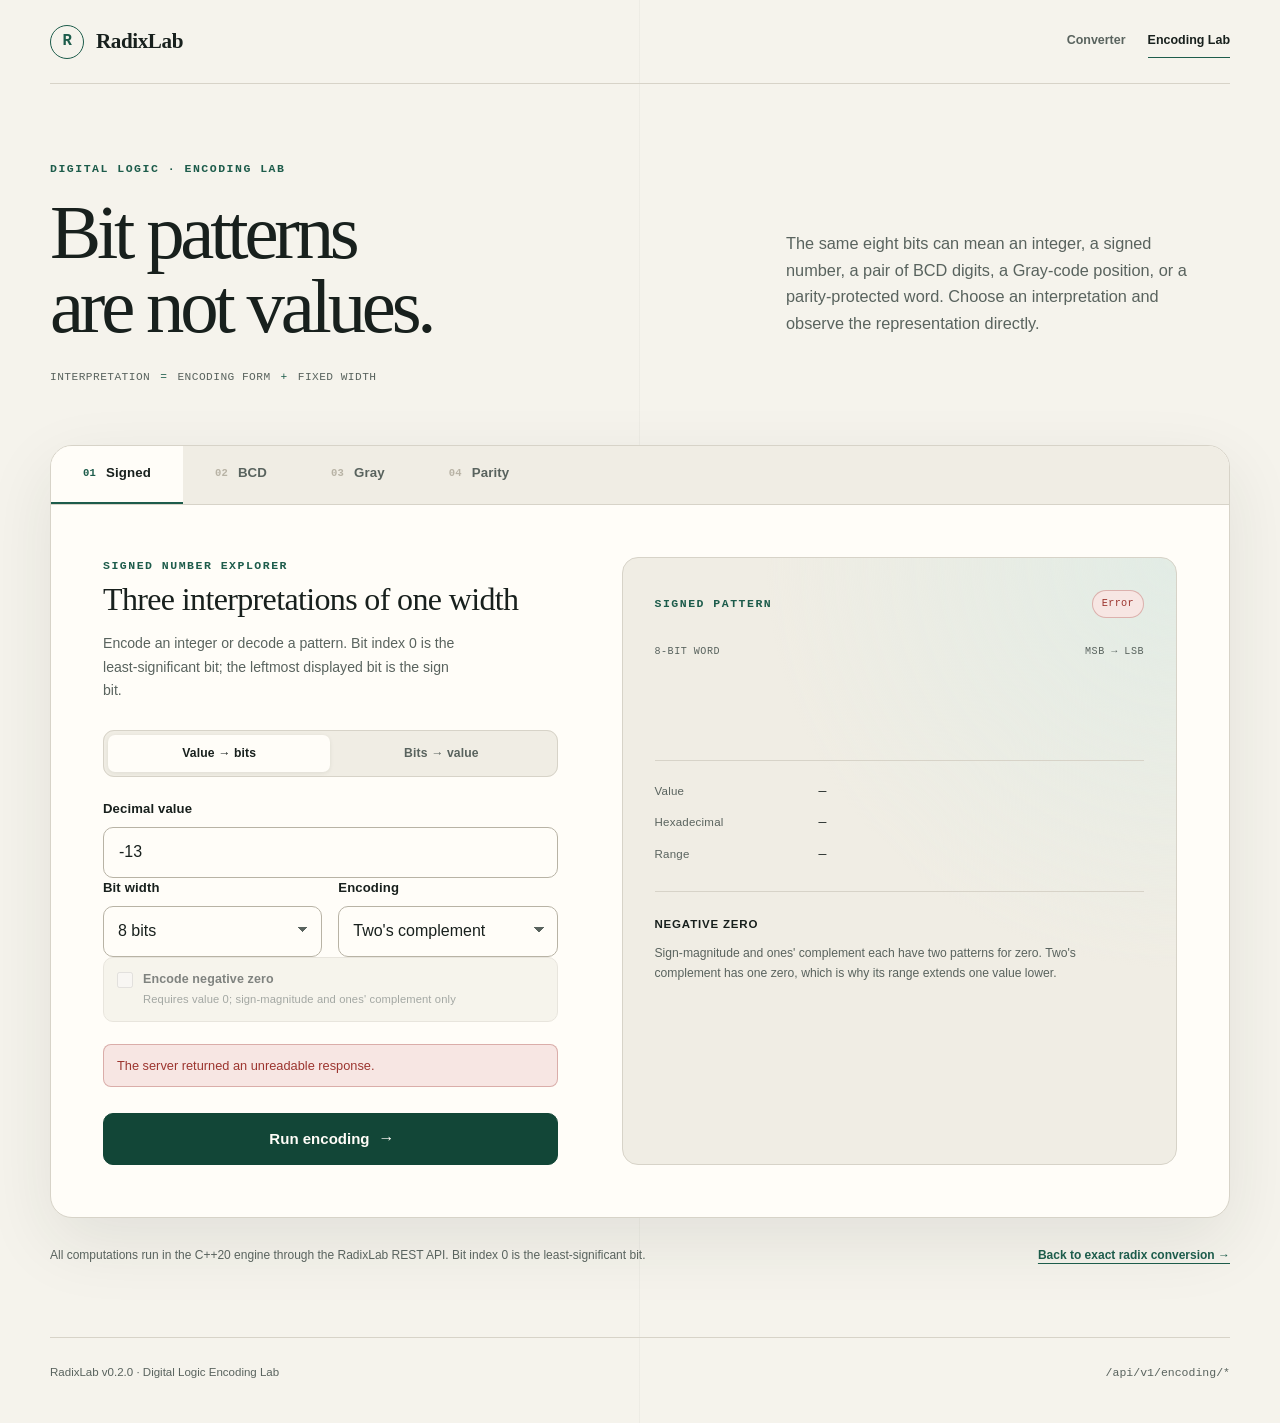
==== java-backend/src/main/resources/static/encoding.html @ 5ff1c02e "feat(web): add interactive Encoding Lab Add signed encode/decode, BCD, Gray transition, and parity f" ====
<!doctype html>
<html lang="en">
<head>
    <meta charset="utf-8">
    <meta name="viewport" content="width=device-width, initial-scale=1">
    <meta name="description" content="RadixLab Encoding Lab: explore sign-magnitude, ones' and two's complement, BCD, reflected Gray code, and parity.">
    <title>Encoding Lab — RadixLab</title>
    <link rel="icon" href="favicon.svg" type="image/svg+xml">
    <link rel="stylesheet" href="styles.css">
    <link rel="stylesheet" href="encoding.css">
</head>
<body>
    <a class="skip-link" href="#encoding-workspace">Skip to the lab</a>

    <header class="site-header">
        <a class="brand" href="index.html" aria-label="RadixLab home">
            <span class="brand-mark" aria-hidden="true">R</span>
            <span>RadixLab</span>
        </a>
        <nav class="site-nav" aria-label="Primary">
            <a href="index.html">Converter</a>
            <a href="encoding.html" aria-current="page">Encoding Lab</a>
        </nav>
    </header>

    <main class="page encoding-page">
        <section class="encoding-intro" aria-labelledby="encoding-title">
            <p class="eyebrow">Digital Logic · Encoding Lab</p>
            <h1 id="encoding-title">Bit patterns are not values.</h1>
            <p class="lede">
                The same eight bits can mean an integer, a signed number, a pair
                of BCD digits, a Gray-code position, or a parity-protected word.
                Choose an interpretation and observe the representation directly.
            </p>
            <div class="encoding-principle">
                <span>Interpretation</span>
                <span aria-hidden="true">=</span>
                <span>Encoding form</span>
                <span aria-hidden="true">+</span>
                <span>Fixed width</span>
            </div>
        </section>

        <section id="encoding-workspace" class="lab-shell" aria-label="Encoding experiments">
            <div class="lab-tabs" role="tablist" aria-label="Encoding topics">
                <button id="tab-signed" class="lab-tab" type="button" role="tab"
                        aria-selected="true" aria-controls="panel-signed"
                        tabindex="0" data-panel="panel-signed">
                    <span class="tab-number">01</span> Signed
                </button>
                <button id="tab-bcd" class="lab-tab" type="button" role="tab"
                        aria-selected="false" aria-controls="panel-bcd"
                        tabindex="-1" data-panel="panel-bcd">
                    <span class="tab-number">02</span> BCD
                </button>
                <button id="tab-gray" class="lab-tab" type="button" role="tab"
                        aria-selected="false" aria-controls="panel-gray"
                        tabindex="-1" data-panel="panel-gray">
                    <span class="tab-number">03</span> Gray
                </button>
                <button id="tab-parity" class="lab-tab" type="button" role="tab"
                        aria-selected="false" aria-controls="panel-parity"
                        tabindex="-1" data-panel="panel-parity">
                    <span class="tab-number">04</span> Parity
                </button>
            </div>

            <section id="panel-signed" class="lab-panel" role="tabpanel"
                     aria-labelledby="tab-signed" tabindex="0">
                <div class="lab-grid">
                    <div class="lab-controls">
                        <p class="eyebrow">Signed number explorer</p>
                        <h2>Three interpretations of one width</h2>
                        <p class="lab-description">
                            Encode an integer or decode a pattern. Bit index 0 is
                            the least-significant bit; the leftmost displayed bit
                            is the sign bit.
                        </p>

                        <form id="signed-form" class="lab-form" novalidate>
                            <fieldset class="mode-switch">
                                <legend>Direction</legend>
                                <label>
                                    <input type="radio" name="signed-direction"
                                           value="encode" checked>
                                    <span>Value → bits</span>
                                </label>
                                <label>
                                    <input type="radio" name="signed-direction"
                                           value="decode">
                                    <span>Bits → value</span>
                                </label>
                            </fieldset>

                            <div id="signed-encode-fields">
                                <div class="field">
                                    <label for="signed-value">Decimal value</label>
                                    <input id="signed-value" name="value" type="text"
                                           value="-13" inputmode="numeric"
                                           autocomplete="off" spellcheck="false">
                                </div>

                                <div class="base-row">
                                    <div class="field">
                                        <label for="signed-width">Bit width</label>
                                        <select id="signed-width">
                                            <option value="4">4 bits</option>
                                            <option value="8" selected>8 bits</option>
                                            <option value="16">16 bits</option>
                                            <option value="32">32 bits</option>
                                            <option value="64">64 bits</option>
                                        </select>
                                    </div>

                                    <div class="field">
                                        <label for="signed-encoding">Encoding</label>
                                        <select id="signed-encoding">
                                            <option value="SIGN_MAGNITUDE">Sign-magnitude</option>
                                            <option value="ONES_COMPLEMENT">Ones' complement</option>
                                            <option value="TWOS_COMPLEMENT" selected>Two's complement</option>
                                        </select>
                                    </div>
                                </div>

                                <label id="signed-negative-zero-row" class="check-row">
                                    <input id="signed-negative-zero" type="checkbox">
                                    <span>
                                        Encode negative zero
                                        <small>Requires value 0; sign-magnitude and ones' complement only</small>
                                    </span>
                                </label>
                            </div>

                            <div id="signed-decode-fields" hidden>
                                <div class="field">
                                    <label for="signed-bits">Bit pattern</label>
                                    <input id="signed-bits" name="bits" type="text"
                                           value="11110011" inputmode="text"
                                           autocomplete="off" spellcheck="false"
                                           class="bit-input">
                                    <p class="field-help">MSB first · 1–64 binary digits.</p>
                                </div>

                                <div class="field">
                                    <label for="signed-decode-encoding">Interpret as</label>
                                    <select id="signed-decode-encoding">
                                        <option value="SIGN_MAGNITUDE">Sign-magnitude</option>
                                        <option value="ONES_COMPLEMENT">Ones' complement</option>
                                        <option value="TWOS_COMPLEMENT" selected>Two's complement</option>
                                    </select>
                                </div>
                            </div>

                            <div id="signed-error" class="lab-error" role="alert" hidden></div>

                            <button class="primary-button lab-submit" type="submit">
                                <span class="button-label">Run encoding</span>
                                <span class="button-arrow" aria-hidden="true">→</span>
                            </button>
                        </form>
                    </div>

                    <div class="lab-display" aria-live="polite" aria-atomic="true">
                        <div class="lab-display-heading">
                            <span class="result-kicker">Signed pattern</span>
                            <span id="signed-status" class="lab-status">Ready</span>
                        </div>

                        <div class="bit-caption">
                            <span id="signed-width-label">8-bit word</span>
                            <span>MSB → LSB</span>
                        </div>
                        <div id="signed-bit-grid" class="bit-grid" role="img"
                             aria-label="Signed bit pattern"></div>

                        <dl class="value-list">
                            <div>
                                <dt>Value</dt>
                                <dd><code id="signed-value-output">—</code></dd>
                            </div>
                            <div>
                                <dt>Hexadecimal</dt>
                                <dd><code id="signed-hex-output">—</code></dd>
                            </div>
                            <div>
                                <dt>Range</dt>
                                <dd><code id="signed-range-output">—</code></dd>
                            </div>
                        </dl>

                        <p id="signed-note" class="representation-note" hidden></p>

                        <div class="concept-note">
                            <strong>Negative zero</strong>
                            <p>
                                Sign-magnitude and ones' complement each have two
                                patterns for zero. Two's complement has one zero,
                                which is why its range extends one value lower.
                            </p>
                        </div>
                    </div>
                </div>
            </section>

            <section id="panel-bcd" class="lab-panel" role="tabpanel"
                     aria-labelledby="tab-bcd" tabindex="0" hidden>
                <div class="lab-grid">
                    <div class="lab-controls">
                        <p class="eyebrow">8421 binary-coded decimal</p>
                        <h2>One decimal digit per nibble</h2>
                        <p class="lab-description">
                            BCD is not ordinary binary. Each decimal digit is
                            stored independently in four bits, so only nibbles
                            0000–1001 are legal.
                        </p>

                        <form id="bcd-form" class="lab-form" novalidate>
                            <div class="field">
                                <label for="bcd-decimal">Unsigned decimal digits</label>
                                <input id="bcd-decimal" type="text" value="59"
                                       inputmode="numeric" autocomplete="off"
                                       spellcheck="false">
                                <p class="field-help">
                                    Leading zeros are preserved: <code>0059</code>
                                    uses three BCD groups.
                                </p>
                            </div>

                            <div id="bcd-error" class="lab-error" role="alert" hidden></div>

                            <button class="primary-button lab-submit" type="submit">
                                <span class="button-label">Encode BCD</span>
                                <span class="button-arrow" aria-hidden="true">→</span>
                            </button>
                        </form>
                    </div>

                    <div class="lab-display" aria-live="polite" aria-atomic="true">
                        <div class="lab-display-heading">
                            <span class="result-kicker">BCD groups</span>
                            <span id="bcd-status" class="lab-status">Ready</span>
                        </div>

                        <div id="bcd-groups" class="bcd-strip" aria-label="BCD digit groups"></div>

                        <dl class="value-list">
                            <div>
                                <dt>Packed BCD</dt>
                                <dd><code id="bcd-bits-output">—</code></dd>
                            </div>
                            <div>
                                <dt>Ordinary binary</dt>
                                <dd><code id="bcd-binary-output">—</code></dd>
                            </div>
                            <div>
                                <dt>Decimal value</dt>
                                <dd><code id="bcd-value-output">—</code></dd>
                            </div>
                        </dl>

                        <div class="concept-note">
                            <strong>Why the lengths differ</strong>
                            <p>
                                Decimal 59 becomes <code>0101 1001</code> in BCD
                                (8 bits) but <code>111011</code> in binary
                                (6 bits). BCD trades compactness for easy digit
                                display and decimal arithmetic.
                            </p>
                        </div>
                    </div>
                </div>
            </section>

            <section id="panel-gray" class="lab-panel" role="tabpanel"
                     aria-labelledby="tab-gray" tabindex="0" hidden>
                <div class="lab-grid">
                    <div class="lab-controls">
                        <p class="eyebrow">Reflected Gray code</p>
                        <h2>One bit changes between neighbors</h2>
                        <p class="lab-description">
                            Gray code is an unsigned ordering of fixed-width
                            patterns. Consecutive codes differ in exactly one bit,
                            which helps avoid transient multi-bit changes.
                        </p>

                        <form id="gray-form" class="lab-form" novalidate>
                            <div class="field">
                                <label for="gray-value">Unsigned value</label>
                                <input id="gray-value" type="text" value="13"
                                       inputmode="numeric" autocomplete="off"
                                       spellcheck="false">
                            </div>

                            <div class="field">
                                <label for="gray-width">Bit width</label>
                                <select id="gray-width">
                                    <option value="4">4 bits</option>
                                    <option value="8" selected>8 bits</option>
                                    <option value="16">16 bits</option>
                                    <option value="32">32 bits</option>
                                    <option value="64">64 bits</option>
                                </select>
                            </div>

                            <div class="step-row" role="group" aria-label="Adjacent Gray values">
                                <button id="gray-prev" class="step-button" type="button">← Previous</button>
                                <button id="gray-next" class="step-button" type="button">Next →</button>
                            </div>

                            <div id="gray-error" class="lab-error" role="alert" hidden></div>

                            <button class="primary-button lab-submit" type="submit">
                                <span class="button-label">Show Gray code</span>
                                <span class="button-arrow" aria-hidden="true">→</span>
                            </button>
                        </form>
                    </div>

                    <div class="lab-display" aria-live="polite" aria-atomic="true">
                        <div class="lab-display-heading">
                            <span class="result-kicker">Binary ↔ Gray</span>
                            <span id="gray-status" class="lab-status">Ready</span>
                        </div>

                        <div class="bit-caption">
                            <span>Binary for value <code id="gray-value-output">—</code></span>
                            <span>MSB → LSB</span>
                        </div>
                        <div id="gray-binary-grid" class="bit-grid" role="img"
                             aria-label="Binary bit pattern"></div>

                        <div class="bit-caption bit-caption-spaced">
                            <span>Reflected Gray code</span>
                            <span>G = B ⊕ (B ≫ 1)</span>
                        </div>
                        <div id="gray-gray-grid" class="bit-grid" role="img"
                             aria-label="Gray code bit pattern"></div>

                        <div id="gray-transition" class="transition-card" hidden>
                            <div class="transition-heading">
                                <strong>Adjacent transition</strong>
                                <span id="gray-changed"></span>
                            </div>
                            <p>
                                <code id="gray-prev-value">—</code>
                                <span aria-hidden="true">→</span>
                                <code id="gray-current-value">—</code>
                            </p>
                            <div id="gray-transition-grid" class="bit-grid bit-grid-compact"
                                 role="img" aria-label="Changed bits between adjacent Gray codes"></div>
                        </div>

                        <div class="concept-note">
                            <strong>Not a numeric base</strong>
                            <p>
                                Gray code represents positions, not ordinary
                                place-value digits. It is decoded back to binary
                                before arithmetic.
                            </p>
                        </div>
                    </div>
                </div>
            </section>

            <section id="panel-parity" class="lab-panel" role="tabpanel"
                     aria-labelledby="tab-parity" tabindex="0" hidden>
                <div class="lab-grid">
                    <div class="lab-controls">
                        <p class="eyebrow">Single-bit parity</p>
                        <h2>Detect a change, not its location</h2>
                        <p class="lab-description">
                            Generate an even or odd parity bit, then flip one data
                            bit to see the receiver's check fail. Parity never
                            corrects the error.
                        </p>

                        <form id="parity-form" class="lab-form" novalidate>
                            <div class="field">
                                <label for="parity-bits">Data bits</label>
                                <input id="parity-bits" type="text" value="1011001"
                                       inputmode="text" autocomplete="off"
                                       spellcheck="false" class="bit-input">
                                <p class="field-help">MSB first · 1–64 binary digits.</p>
                            </div>

                            <div class="base-row">
                                <div class="field">
                                    <label for="parity-mode">Parity mode</label>
                                    <select id="parity-mode">
                                        <option value="EVEN" selected>Even parity</option>
                                        <option value="ODD">Odd parity</option>
                                    </select>
                                </div>

                                <div class="field">
                                    <label for="parity-flip">Flip a data bit</label>
                                    <select id="parity-flip">
                                        <option value="">No flip</option>
                                    </select>
                                </div>
                            </div>

                            <div id="parity-error" class="lab-error" role="alert" hidden></div>

                            <button class="primary-button lab-submit" type="submit">
                                <span class="button-label">Run parity check</span>
                                <span class="button-arrow" aria-hidden="true">→</span>
                            </button>
                        </form>
                    </div>

                    <div class="lab-display" aria-live="polite" aria-atomic="true">
                        <div class="lab-display-heading">
                            <span class="result-kicker">Parity word</span>
                            <span id="parity-status" class="lab-status">Ready</span>
                        </div>

                        <div class="bit-caption">
                            <span>Received data + transmitted parity bit</span>
                            <span>MSB → LSB</span>
                        </div>
                        <div id="parity-word" class="parity-word" role="img"
                             aria-label="Received parity word"></div>

                        <dl class="value-list">
                            <div>
                                <dt>Data ones</dt>
                                <dd><code id="parity-ones-output">—</code></dd>
                            </div>
                            <div>
                                <dt>Generated parity bit</dt>
                                <dd><code id="parity-expected-output">—</code></dd>
                            </div>
                            <div>
                                <dt>Receiver recomputes</dt>
                                <dd><code id="parity-computed-output">—</code></dd>
                            </div>
                        </dl>

                        <p id="parity-message" class="representation-note"></p>

                        <div class="concept-note">
                            <strong>Limit of the check</strong>
                            <p>
                                Single-bit parity detects an odd number of flips.
                                Any even number of flips leaves parity unchanged,
                                and a detected error cannot be located without more
                                redundant bits.
                            </p>
                        </div>
                    </div>
                </div>
            </section>
        </section>

        <section class="lab-footer-note">
            <p>
                All computations run in the C++20 engine through the RadixLab
                REST API. Bit index 0 is the least-significant bit.
            </p>
            <a href="index.html">Back to exact radix conversion →</a>
        </section>
    </main>

    <footer class="site-footer">
        <p>RadixLab v0.2.0 · Digital Logic Encoding Lab</p>
        <code>/api/v1/encoding/*</code>
    </footer>

    <script src="encoding.js" defer></script>
</body>
</html>
---- java-backend/src/main/resources/static/styles.css ----
:root {
    color-scheme: light;
    --paper: #f5f3ec;
    --surface: #fffdf8;
    --surface-strong: #f0ede4;
    --ink: #18201d;
    --ink-muted: #59635e;
    --line: #d7d3c8;
    --line-strong: #b8b3a5;
    --accent: #1d5c4b;
    --accent-strong: #124637;
    --accent-soft: #e2ece5;
    --warning: #8a5513;
    --warning-soft: #f4e9d7;
    --danger: #9c352f;
    --danger-soft: #f7e6e3;
    --focus: #a86b20;
    --shadow: 0 24px 70px rgba(30, 39, 34, 0.09);
    --radius-large: 22px;
    --radius-medium: 12px;
    --sans: "Avenir Next", "Segoe UI", "Helvetica Neue", sans-serif;
    --serif: "Iowan Old Style", "Palatino Linotype", Palatino, Georgia, serif;
    --mono: "SFMono-Regular", Consolas, "Liberation Mono", monospace;
}

@media (prefers-color-scheme: dark) {
    :root {
        color-scheme: dark;
        --paper: #111714;
        --surface: #19211d;
        --surface-strong: #202a25;
        --ink: #edf0e8;
        --ink-muted: #a7b0aa;
        --line: #303c35;
        --line-strong: #48574e;
        --accent: #8bc7af;
        --accent-strong: #b5ddcc;
        --accent-soft: #1d332b;
        --warning: #e1b575;
        --warning-soft: #352b1d;
        --danger: #ef9d96;
        --danger-soft: #392321;
        --focus: #e1b575;
        --shadow: 0 24px 70px rgba(0, 0, 0, 0.32);
    }
}

* {
    box-sizing: border-box;
}

html {
    background: var(--paper);
}

body {
    min-width: 0;
    margin: 0;
    background:
        linear-gradient(90deg, transparent 0, transparent calc(50% - 1px), rgba(89, 99, 94, 0.055) calc(50% - 1px), rgba(89, 99, 94, 0.055) 50%, transparent 50%),
        var(--paper);
    color: var(--ink);
    font-family: var(--sans);
    font-size: 16px;
    line-height: 1.55;
    -webkit-font-smoothing: antialiased;
}

button,
input,
select {
    font: inherit;
}

button,
select {
    cursor: pointer;
}

.skip-link {
    position: fixed;
    top: 12px;
    left: 12px;
    z-index: 20;
    padding: 10px 14px;
    border-radius: 8px;
    background: var(--ink);
    color: var(--surface);
    transform: translateY(-160%);
}

.skip-link:focus {
    transform: translateY(0);
}

.site-header,
.site-footer,
.page {
    width: min(1180px, calc(100% - 48px));
    margin-inline: auto;
}

.site-header {
    display: flex;
    align-items: center;
    justify-content: space-between;
    min-height: 84px;
    border-bottom: 1px solid var(--line);
}

.brand {
    display: inline-flex;
    align-items: center;
    gap: 12px;
    color: var(--ink);
    font-family: var(--serif);
    font-size: 1.32rem;
    font-weight: 600;
    letter-spacing: -0.02em;
    text-decoration: none;
}

.brand-mark {
    display: grid;
    width: 34px;
    height: 34px;
    place-items: center;
    border: 1px solid var(--accent);
    border-radius: 50%;
    color: var(--accent);
    font-family: var(--mono);
    font-size: 0.98rem;
}

.site-nav {
    display: flex;
    align-items: center;
    gap: 22px;
}

.site-nav a {
    padding-block: 6px;
    border-bottom: 1px solid transparent;
    color: var(--ink-muted);
    font-size: 0.78rem;
    font-weight: 600;
    text-decoration: none;
    transition: border-color 120ms ease, color 120ms ease;
}

.site-nav a:hover {
    color: var(--ink);
}

.site-nav a[aria-current="page"] {
    border-bottom-color: var(--accent);
    color: var(--ink);
}

.lab-callout {
    display: flex;
    align-items: center;
    justify-content: space-between;
    gap: 24px;
    margin-top: 54px;
    padding: 24px 28px;
    border: 1px solid var(--line);
    border-radius: var(--radius-medium);
    background: var(--surface);
    color: var(--ink);
    text-decoration: none;
    transition: border-color 120ms ease, background 120ms ease;
}

.lab-callout:hover {
    border-color: var(--accent);
    background: var(--accent-soft);
}

.lab-callout > span:first-child {
    display: grid;
    gap: 3px;
}

.lab-callout strong {
    font-family: var(--serif);
    font-size: 1.2rem;
    font-weight: 500;
}

.lab-callout > span:first-child > span:last-child {
    color: var(--ink-muted);
    font-size: 0.8rem;
}

.lab-callout-arrow {
    color: var(--accent);
    font-family: var(--mono);
    font-size: 1.2rem;
}

.page {
    padding-block: clamp(56px, 8vw, 104px) 72px;
}

.intro {
    display: grid;
    grid-template-columns: minmax(0, 1.25fr) minmax(280px, 0.75fr);
    gap: 20px 64px;
    align-items: end;
    margin-bottom: clamp(40px, 6vw, 72px);
}

.eyebrow,
.result-kicker,
.examples-label {
    margin: 0;
    color: var(--accent);
    font-family: var(--mono);
    font-size: 0.72rem;
    font-weight: 600;
    letter-spacing: 0.13em;
    text-transform: uppercase;
}

.intro .eyebrow {
    grid-column: 1 / -1;
    margin-bottom: -4px;
}

h1 {
    margin: 0;
    font-family: var(--serif);
    font-size: clamp(2.7rem, 6.7vw, 5.8rem);
    font-weight: 400;
    letter-spacing: -0.055em;
    line-height: 0.96;
    text-wrap: balance;
}

.lede {
    max-width: 41ch;
    margin: 0 0 6px;
    color: var(--ink-muted);
    font-size: 1.02rem;
    line-height: 1.65;
}

.converter {
    display: grid;
    grid-template-columns: minmax(0, 1.05fr) minmax(0, 0.95fr);
    overflow: hidden;
    border: 1px solid var(--line);
    border-radius: var(--radius-large);
    background: var(--surface);
    box-shadow: var(--shadow);
}

.form-panel {
    padding: clamp(28px, 4vw, 46px);
}

.panel-heading,
.result-topline {
    display: flex;
    align-items: center;
    justify-content: space-between;
    gap: 20px;
}

.panel-heading {
    margin-bottom: 30px;
}

h2 {
    margin: 0;
    font-family: var(--serif);
    font-size: 1.45rem;
    font-weight: 500;
    letter-spacing: -0.02em;
}

.text-button {
    padding: 0;
    border: 0;
    border-bottom: 1px solid currentColor;
    background: transparent;
    color: var(--accent);
    font-size: 0.8rem;
    font-weight: 600;
}

.text-button:hover {
    color: var(--accent-strong);
}

.field {
    display: flex;
    min-width: 0;
    flex-direction: column;
    gap: 8px;
}

.field + .field,
.field + .base-row,
.base-row + .field {
    margin-top: 24px;
}

label {
    display: flex;
    align-items: baseline;
    gap: 8px;
    font-size: 0.82rem;
    font-weight: 650;
    letter-spacing: 0.01em;
}

.label-note {
    color: var(--ink-muted);
    font-size: 0.7rem;
    font-weight: 400;
}

input,
select {
    width: 100%;
    min-height: 50px;
    border: 1px solid var(--line-strong);
    border-radius: 10px;
    outline: 0;
    background: var(--surface);
    color: var(--ink);
    transition: border-color 120ms ease, box-shadow 120ms ease, background 120ms ease;
}

input {
    padding: 12px 15px;
}

select {
    padding: 12px 40px 12px 14px;
    appearance: none;
    background-image:
        linear-gradient(45deg, transparent 50%, var(--ink-muted) 50%),
        linear-gradient(135deg, var(--ink-muted) 50%, transparent 50%);
    background-position:
        calc(100% - 18px) calc(50% - 2px),
        calc(100% - 13px) calc(50% - 2px);
    background-repeat: no-repeat;
    background-size: 5px 5px, 5px 5px;
}

#number {
    font-family: var(--mono);
    font-size: 1.16rem;
    letter-spacing: 0.025em;
}

input:hover,
select:hover {
    border-color: var(--ink-muted);
}

input:focus-visible,
select:focus-visible,
button:focus-visible,
a:focus-visible {
    outline: 2px solid var(--focus);
    outline-offset: 3px;
}

input:focus-visible,
select:focus-visible {
    border-color: var(--accent);
    box-shadow: 0 0 0 4px var(--accent-soft);
}

input[aria-invalid="true"] {
    border-color: var(--danger);
    box-shadow: 0 0 0 4px var(--danger-soft);
}

.field-help {
    margin: 0;
    color: var(--ink-muted);
    font-size: 0.76rem;
    line-height: 1.5;
}

.base-row {
    display: grid;
    grid-template-columns: 1fr 1fr;
    gap: 16px;
}

.primary-button {
    display: flex;
    width: 100%;
    min-height: 52px;
    align-items: center;
    justify-content: center;
    gap: 12px;
    margin-top: 30px;
    padding: 12px 18px;
    border: 1px solid var(--accent-strong);
    border-radius: 10px;
    background: var(--accent-strong);
    color: var(--surface);
    font-size: 0.94rem;
    font-weight: 650;
    transition: background 120ms ease, transform 120ms ease;
}

.primary-button:hover:not(:disabled) {
    background: var(--accent);
}

.primary-button:active:not(:disabled) {
    transform: translateY(1px);
}

.primary-button:disabled {
    cursor: wait;
    opacity: 0.68;
}

.button-arrow {
    font-family: var(--mono);
    font-size: 1rem;
    transition: transform 120ms ease;
}

.primary-button:hover .button-arrow {
    transform: translateX(3px);
}

.error-message {
    margin-top: 20px;
    padding: 11px 13px;
    border: 1px solid color-mix(in srgb, var(--danger) 32%, transparent);
    border-radius: 8px;
    background: var(--danger-soft);
    color: var(--danger);
    font-size: 0.82rem;
    line-height: 1.45;
}

.examples {
    margin-top: 34px;
    padding-top: 24px;
    border-top: 1px solid var(--line);
}

.example-list {
    display: flex;
    flex-wrap: wrap;
    gap: 8px;
    margin-top: 13px;
}

.example {
    padding: 7px 10px;
    border: 1px solid var(--line);
    border-radius: 999px;
    background: transparent;
    color: var(--ink-muted);
    font-size: 0.73rem;
    transition: border-color 120ms ease, color 120ms ease, background 120ms ease;
}

.example:hover {
    border-color: var(--accent);
    background: var(--accent-soft);
    color: var(--accent-strong);
}

.result-panel {
    display: flex;
    min-width: 0;
    flex-direction: column;
    padding: clamp(28px, 4vw, 46px);
    border-left: 1px solid var(--line);
    background:
        radial-gradient(circle at 100% 0%, var(--accent-soft), transparent 48%),
        var(--surface-strong);
}

.result-empty {
    display: flex;
    flex: 1;
    flex-direction: column;
    align-items: flex-start;
    justify-content: center;
    padding-block: 40px;
}

.empty-mark {
    margin-bottom: 22px;
    color: var(--line-strong);
    font-family: var(--mono);
    font-size: clamp(3rem, 7vw, 5rem);
    letter-spacing: -0.06em;
}

.result-empty p {
    margin: 0;
    color: var(--ink-muted);
    font-size: 0.9rem;
}

.result-empty .empty-detail {
    margin-top: 4px;
    opacity: 0.75;
}

.result-content {
    flex: 1;
    padding-block: 54px 38px;
}

.result-expression {
    margin: 0 0 18px;
    color: var(--ink-muted);
    font-family: var(--mono);
    font-size: 0.77rem;
    overflow-wrap: anywhere;
}

.result-output {
    display: block;
    color: var(--ink);
    font-family: var(--mono);
    font-size: clamp(1.85rem, 4.4vw, 3.25rem);
    font-weight: 500;
    letter-spacing: -0.035em;
    line-height: 1.14;
    overflow-wrap: anywhere;
}

.result-status {
    display: flex;
    flex-wrap: wrap;
    gap: 8px;
    margin-top: 24px;
}

.status-badge {
    display: inline-flex;
    align-items: center;
    gap: 7px;
    width: fit-content;
    padding: 6px 10px;
    border: 1px solid color-mix(in srgb, var(--accent) 28%, transparent);
    border-radius: 999px;
    background: var(--accent-soft);
    color: var(--accent-strong);
    font-size: 0.72rem;
    font-weight: 650;
    letter-spacing: 0.02em;
}

.status-badge::before {
    width: 6px;
    height: 6px;
    border-radius: 50%;
    background: currentColor;
    content: "";
}

.status-badge.is-warning {
    border-color: color-mix(in srgb, var(--warning) 30%, transparent);
    background: var(--warning-soft);
    color: var(--warning);
}

.result-detail {
    max-width: 42ch;
    margin: 18px 0 0;
    color: var(--ink-muted);
    font-size: 0.8rem;
    line-height: 1.6;
}

.result-detail code {
    color: var(--ink);
    font-family: var(--mono);
    font-size: 0.95em;
}

.engine-note {
    display: flex;
    align-items: center;
    gap: 8px;
    margin-top: 30px;
    padding-top: 20px;
    border-top: 1px solid var(--line);
    color: var(--ink-muted);
    font-family: var(--mono);
    font-size: 0.66rem;
    letter-spacing: 0.04em;
}

.engine-dot {
    width: 7px;
    height: 7px;
    border-radius: 50%;
    background: var(--accent);
}

.notes {
    display: grid;
    grid-template-columns: repeat(3, 1fr);
    gap: 32px;
    margin-top: 52px;
}

.notes article {
    padding-top: 18px;
    border-top: 1px solid var(--line);
}

.notes h2 {
    font-size: 1rem;
    font-weight: 650;
}

.notes p {
    max-width: 38ch;
    margin: 8px 0 0;
    color: var(--ink-muted);
    font-size: 0.8rem;
    line-height: 1.65;
}

code {
    overflow-wrap: anywhere;
}

.site-footer {
    display: flex;
    align-items: center;
    justify-content: space-between;
    gap: 24px;
    padding-block: 26px 42px;
    border-top: 1px solid var(--line);
    color: var(--ink-muted);
    font-size: 0.72rem;
}

.site-footer p {
    margin: 0;
}

.site-footer a {
    color: var(--accent);
    text-underline-offset: 4px;
}

[hidden] {
    display: none !important;
}

@media (max-width: 860px) {
    .intro {
        grid-template-columns: 1fr;
        gap: 22px;
    }

    .converter {
        grid-template-columns: 1fr;
    }

    .result-panel {
        min-height: 360px;
        border-top: 1px solid var(--line);
        border-left: 0;
    }

    .notes {
        grid-template-columns: 1fr;
        gap: 20px;
    }
}

@media (max-width: 520px) {
    .site-header,
    .site-footer,
    .page {
        width: min(100% - 32px, 1180px);
    }

    .site-header {
        min-height: 70px;
    }

    .site-nav {
        gap: 14px;
    }

    .site-nav a {
        font-size: 0.72rem;
    }

    .lab-callout {
        padding: 20px;
    }

    .base-row {
        grid-template-columns: 1fr;
    }

    .base-row .field + .field {
        margin-top: 0;
    }

    .form-panel,
    .result-panel {
        padding: 24px 20px;
    }

    .result-content {
        padding-block: 36px 24px;
    }

    .site-footer {
        flex-direction: column;
        align-items: flex-start;
    }
}

@media (prefers-reduced-motion: reduce) {
    *,
    *::before,
    *::after {
        scroll-behavior: auto !important;
        transition-duration: 0.01ms !important;
    }
}
---- java-backend/src/main/resources/static/encoding.css ----
.encoding-page {
    padding-top: clamp(46px, 6vw, 76px);
}

.encoding-intro {
    display: grid;
    grid-template-columns: minmax(0, 1.2fr) minmax(280px, 0.8fr);
    gap: 18px 70px;
    align-items: end;
    margin-bottom: clamp(34px, 5vw, 58px);
}

.encoding-intro .eyebrow {
    grid-column: 1 / -1;
}

.encoding-intro h1 {
    font-size: clamp(2.65rem, 6vw, 5rem);
}

.encoding-intro .lede {
    max-width: 46ch;
}

.encoding-principle {
    display: flex;
    grid-column: 1 / -1;
    flex-wrap: wrap;
    gap: 10px;
    align-items: center;
    margin-top: 8px;
    color: var(--ink-muted);
    font-family: var(--mono);
    font-size: 0.7rem;
    letter-spacing: 0.04em;
    text-transform: uppercase;
}

.encoding-principle span:nth-child(even) {
    color: var(--accent);
}

.lab-shell {
    overflow: hidden;
    border: 1px solid var(--line);
    border-radius: var(--radius-large);
    background: var(--surface);
    box-shadow: var(--shadow);
}

.lab-tabs {
    display: flex;
    overflow-x: auto;
    border-bottom: 1px solid var(--line);
    background: var(--surface-strong);
    scrollbar-width: thin;
}

.lab-tab {
    display: inline-flex;
    min-height: 58px;
    flex: 0 0 auto;
    align-items: center;
    gap: 10px;
    padding: 14px clamp(18px, 3vw, 32px);
    border: 0;
    border-bottom: 2px solid transparent;
    background: transparent;
    color: var(--ink-muted);
    font-size: 0.83rem;
    font-weight: 650;
    letter-spacing: 0.01em;
    transition: border-color 120ms ease, color 120ms ease, background 120ms ease;
}

.lab-tab:hover {
    color: var(--ink);
}

.lab-tab[aria-selected="true"] {
    border-bottom-color: var(--accent);
    background: var(--surface);
    color: var(--ink);
}

.tab-number {
    color: var(--line-strong);
    font-family: var(--mono);
    font-size: 0.66rem;
}

.lab-tab[aria-selected="true"] .tab-number {
    color: var(--accent);
}

.lab-panel {
    padding: clamp(28px, 4.4vw, 52px);
}

.lab-panel:focus-visible {
    outline: 2px solid var(--focus);
    outline-offset: -4px;
}

.lab-grid {
    display: grid;
    grid-template-columns: minmax(0, 0.9fr) minmax(360px, 1.1fr);
    gap: clamp(32px, 5vw, 70px);
}

.lab-controls {
    min-width: 0;
}

.lab-controls h2 {
    margin-top: 8px;
    font-size: clamp(1.55rem, 2.5vw, 2.05rem);
    line-height: 1.12;
}

.lab-description {
    max-width: 46ch;
    margin: 14px 0 28px;
    color: var(--ink-muted);
    font-size: 0.88rem;
    line-height: 1.65;
}

.lab-form {
    display: grid;
    gap: 22px;
}

.lab-form .field + .field,
.lab-form .base-row + .field,
.lab-form .field + .base-row {
    margin-top: 0;
}

.mode-switch {
    display: grid;
    grid-template-columns: 1fr 1fr;
    gap: 0;
    margin: 0;
    padding: 4px;
    border: 1px solid var(--line);
    border-radius: 11px;
    background: var(--surface-strong);
}

.mode-switch legend {
    position: absolute;
    width: 1px;
    height: 1px;
    overflow: hidden;
    clip: rect(0 0 0 0);
    white-space: nowrap;
}

.mode-switch label {
    display: block;
    cursor: pointer;
}

.mode-switch input {
    position: absolute;
    opacity: 0;
    pointer-events: none;
}

.mode-switch span {
    display: block;
    padding: 9px 10px;
    border-radius: 7px;
    color: var(--ink-muted);
    font-size: 0.76rem;
    font-weight: 650;
    text-align: center;
}

.mode-switch input:checked + span {
    background: var(--surface);
    box-shadow: 0 1px 4px rgba(24, 32, 29, 0.08);
    color: var(--ink);
}

.mode-switch input:focus-visible + span {
    outline: 2px solid var(--focus);
    outline-offset: 2px;
}

.lab-form .bit-input {
    font-family: var(--mono);
    font-size: 1rem;
    letter-spacing: 0.08em;
}

.check-row {
    display: flex;
    align-items: flex-start;
    gap: 10px;
    padding: 12px 13px;
    border: 1px solid var(--line);
    border-radius: 10px;
    background: var(--surface-strong);
    cursor: pointer;
    font-size: 0.78rem;
    font-weight: 600;
}

.check-row input {
    width: 16px;
    min-height: 16px;
    margin: 2px 0 0;
    padding: 0;
    border: 0;
    background: transparent;
    box-shadow: none;
    accent-color: var(--accent);
}

.check-row span {
    display: grid;
    gap: 2px;
}

.check-row small {
    color: var(--ink-muted);
    font-size: 0.7rem;
    font-weight: 400;
}

.check-row.is-disabled {
    cursor: not-allowed;
    opacity: 0.55;
}

.lab-submit {
    margin-top: 4px;
}

.lab-error {
    padding: 11px 13px;
    border: 1px solid color-mix(in srgb, var(--danger) 32%, transparent);
    border-radius: 8px;
    background: var(--danger-soft);
    color: var(--danger);
    font-size: 0.8rem;
    line-height: 1.5;
}

.lab-display {
    min-width: 0;
    padding: clamp(22px, 3vw, 32px);
    border: 1px solid var(--line);
    border-radius: 16px;
    background:
        radial-gradient(circle at 100% 0%, var(--accent-soft), transparent 50%),
        var(--surface-strong);
}

.lab-display-heading {
    display: flex;
    align-items: center;
    justify-content: space-between;
    gap: 16px;
    margin-bottom: 26px;
}

.lab-status {
    display: inline-flex;
    align-items: center;
    gap: 6px;
    padding: 5px 9px;
    border: 1px solid var(--line);
    border-radius: 999px;
    background: var(--surface);
    color: var(--ink-muted);
    font-family: var(--mono);
    font-size: 0.64rem;
    letter-spacing: 0.03em;
    white-space: nowrap;
}

.lab-status.is-ok {
    border-color: color-mix(in srgb, var(--accent) 30%, transparent);
    background: var(--accent-soft);
    color: var(--accent-strong);
}

.lab-status.is-error {
    border-color: color-mix(in srgb, var(--danger) 30%, transparent);
    background: var(--danger-soft);
    color: var(--danger);
}

.lab-status.is-warning {
    border-color: color-mix(in srgb, var(--warning) 30%, transparent);
    background: var(--warning-soft);
    color: var(--warning);
}

.bit-caption {
    display: flex;
    align-items: center;
    justify-content: space-between;
    gap: 16px;
    margin-bottom: 9px;
    color: var(--ink-muted);
    font-family: var(--mono);
    font-size: 0.63rem;
    letter-spacing: 0.05em;
    text-transform: uppercase;
}

.bit-caption code {
    color: var(--ink);
    text-transform: none;
}

.bit-caption-spaced {
    margin-top: 27px;
}

.bit-grid {
    display: flex;
    min-height: 64px;
    flex-wrap: wrap;
    gap: 4px;
    align-items: stretch;
}

.bit-grid-compact {
    min-height: 48px;
    margin-top: 14px;
}

.bit-cell {
    display: grid;
    min-width: 34px;
    flex: 1 1 26px;
    place-items: center;
    overflow: hidden;
    border: 1px solid var(--line);
    border-radius: 6px;
    background: var(--surface);
}

.bit-value {
    padding-top: 7px;
    color: var(--ink);
    font-family: var(--mono);
    font-size: clamp(0.92rem, 1.8vw, 1.15rem);
    font-weight: 600;
    line-height: 1.2;
}

.bit-index {
    align-self: end;
    padding-bottom: 4px;
    color: var(--ink-muted);
    font-family: var(--mono);
    font-size: 0.54rem;
    line-height: 1;
}

.bit-cell.is-sign {
    border-color: color-mix(in srgb, var(--accent) 55%, var(--line));
    background: var(--accent-soft);
}

.bit-cell.is-sign .bit-index {
    color: var(--accent-strong);
}

.bit-cell.is-flipped,
.bit-cell.is-changed {
    border-color: var(--warning);
    background: var(--warning-soft);
}

.bit-cell.is-changed .bit-value,
.bit-cell.is-flipped .bit-value {
    color: var(--warning);
}

.bit-cell.is-parity {
    border-style: dashed;
    border-color: var(--accent);
    background: var(--accent-soft);
}

.bit-cell.is-parity .bit-index {
    color: var(--accent-strong);
}

.bit-cell.is-parity::before {
    display: block;
    margin-top: 4px;
    color: var(--accent-strong);
    font-family: var(--mono);
    font-size: 0.5rem;
    letter-spacing: 0.02em;
    content: "PARITY";
}

.value-list {
    display: grid;
    gap: 11px;
    margin: 28px 0 0;
    padding-top: 21px;
    border-top: 1px solid var(--line);
}

.value-list > div {
    display: grid;
    grid-template-columns: 150px minmax(0, 1fr);
    gap: 14px;
    align-items: baseline;
}

.value-list dt {
    color: var(--ink-muted);
    font-size: 0.72rem;
    letter-spacing: 0.02em;
}

.value-list dd {
    min-width: 0;
    margin: 0;
    color: var(--ink);
    font-family: var(--mono);
    font-size: 0.82rem;
    overflow-wrap: anywhere;
}

.representation-note {
    margin: 18px 0 0;
    padding: 11px 13px;
    border-left: 2px solid var(--warning);
    background: var(--warning-soft);
    color: var(--ink);
    font-size: 0.77rem;
    line-height: 1.55;
}

.representation-note.is-neutral {
    border-left-color: var(--accent);
    background: var(--accent-soft);
}

.concept-note {
    margin-top: 26px;
    padding-top: 19px;
    border-top: 1px solid var(--line);
}

.concept-note strong {
    font-size: 0.72rem;
    letter-spacing: 0.07em;
    text-transform: uppercase;
}

.concept-note p {
    margin: 7px 0 0;
    color: var(--ink-muted);
    font-size: 0.76rem;
    line-height: 1.65;
}

.bcd-strip {
    display: flex;
    min-height: 115px;
    flex-wrap: wrap;
    gap: 9px;
    align-items: stretch;
}

.bcd-card {
    display: grid;
    min-width: 72px;
    flex: 1 1 72px;
    gap: 8px;
    place-items: center;
    padding: 12px 9px;
    border: 1px solid var(--line);
    border-radius: 10px;
    background: var(--surface);
}

.bcd-digit {
    font-family: var(--serif);
    font-size: 2rem;
    line-height: 1;
}

.bcd-nibble {
    color: var(--accent-strong);
    font-family: var(--mono);
    font-size: 0.78rem;
    letter-spacing: 0.08em;
}

.bcd-placeholder {
    align-self: center;
    color: var(--ink-muted);
    font-size: 0.8rem;
}

.step-row {
    display: grid;
    grid-template-columns: 1fr 1fr;
    gap: 9px;
}

.step-button {
    min-height: 42px;
    border: 1px solid var(--line);
    border-radius: 9px;
    background: var(--surface);
    color: var(--ink-muted);
    font-size: 0.75rem;
    font-weight: 650;
    transition: border-color 120ms ease, color 120ms ease, background 120ms ease;
}

.step-button:hover:not(:disabled) {
    border-color: var(--accent);
    background: var(--accent-soft);
    color: var(--accent-strong);
}

.step-button:disabled {
    cursor: not-allowed;
    opacity: 0.45;
}

.transition-card {
    margin-top: 25px;
    padding: 15px;
    border: 1px solid var(--line);
    border-radius: 10px;
    background: var(--surface);
}

.transition-heading {
    display: flex;
    align-items: baseline;
    justify-content: space-between;
    gap: 12px;
    font-size: 0.74rem;
}

.transition-heading span {
    color: var(--warning);
    font-family: var(--mono);
    font-size: 0.64rem;
    text-align: right;
}

.transition-card > p {
    display: flex;
    gap: 10px;
    margin: 7px 0 0;
    color: var(--ink-muted);
    font-family: var(--mono);
    font-size: 0.73rem;
}

.parity-word {
    display: flex;
    min-height: 68px;
    flex-wrap: wrap;
    gap: 4px;
    align-items: stretch;
}

.parity-separator {
    display: grid;
    padding-inline: 5px;
    place-items: center;
    color: var(--line-strong);
    font-family: var(--mono);
    font-size: 0.8rem;
}

.lab-footer-note {
    display: flex;
    align-items: center;
    justify-content: space-between;
    gap: 26px;
    margin-top: 28px;
    color: var(--ink-muted);
    font-size: 0.75rem;
}

.lab-footer-note p {
    margin: 0;
}

.lab-footer-note a {
    color: var(--accent);
    font-weight: 600;
    text-underline-offset: 4px;
    white-space: nowrap;
}

@media (max-width: 960px) {
    .encoding-intro {
        grid-template-columns: 1fr;
    }

    .lab-grid {
        grid-template-columns: 1fr;
    }

    .lab-display {
        order: 2;
    }
}

@media (max-width: 560px) {
    .encoding-page {
        padding-top: 36px;
    }

    .lab-tabs {
        justify-content: flex-start;
    }

    .lab-tab {
        min-height: 52px;
        padding-inline: 17px;
    }

    .lab-panel {
        padding: 22px 18px;
    }

    .lab-display {
        padding: 18px 15px;
    }

    .bit-cell {
        min-width: 28px;
    }

    .bit-value {
        font-size: 0.88rem;
    }

    .value-list > div {
        grid-template-columns: 1fr;
        gap: 3px;
    }

    .lab-footer-note {
        flex-direction: column;
        align-items: flex-start;
        gap: 8px;
    }

    .bcd-card {
        min-width: 62px;
    }
}

@media (prefers-reduced-motion: reduce) {
    .lab-tab,
    .step-button,
    .bit-cell {
        transition: none;
    }
}
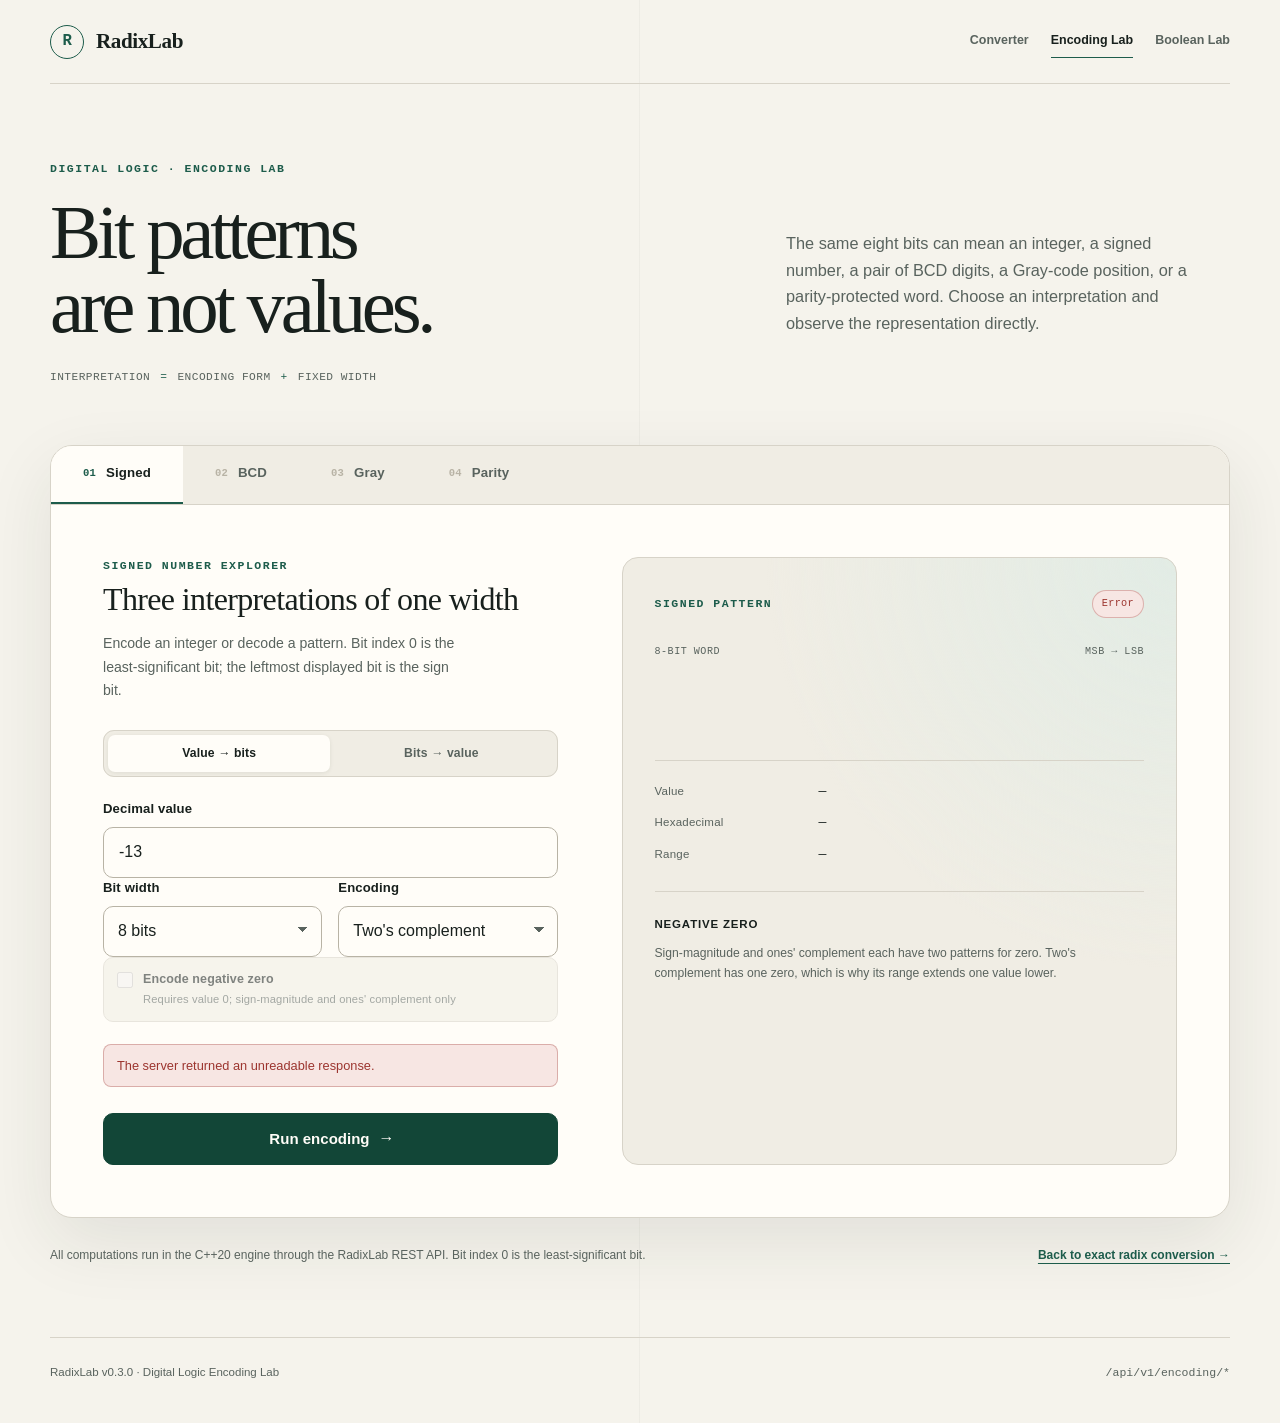
==== commit cafc5081: "feat(web): add interactive Boolean Lab Add a responsive expression workspace with syntax-position fe" ====
--- a/java-backend/src/main/resources/static/encoding.html
+++ b/java-backend/src/main/resources/static/encoding.html
@@ -20,6 +20,7 @@
         <nav class="site-nav" aria-label="Primary">
             <a href="index.html">Converter</a>
             <a href="encoding.html" aria-current="page">Encoding Lab</a>
+            <a href="boolean.html">Boolean Lab</a>
         </nav>
     </header>
 
@@ -222,7 +223,7 @@
                                        spellcheck="false">
                                 <p class="field-help">
                                     Leading zeros are preserved: <code>0059</code>
-                                    uses three BCD groups.
+                                    uses four BCD groups (16 bits).
                                 </p>
                             </div>
 
@@ -463,7 +464,7 @@
     </main>
 
     <footer class="site-footer">
-        <p>RadixLab v0.2.0 · Digital Logic Encoding Lab</p>
+        <p>RadixLab v0.3.0 · Digital Logic Encoding Lab</p>
         <code>/api/v1/encoding/*</code>
     </footer>
 
